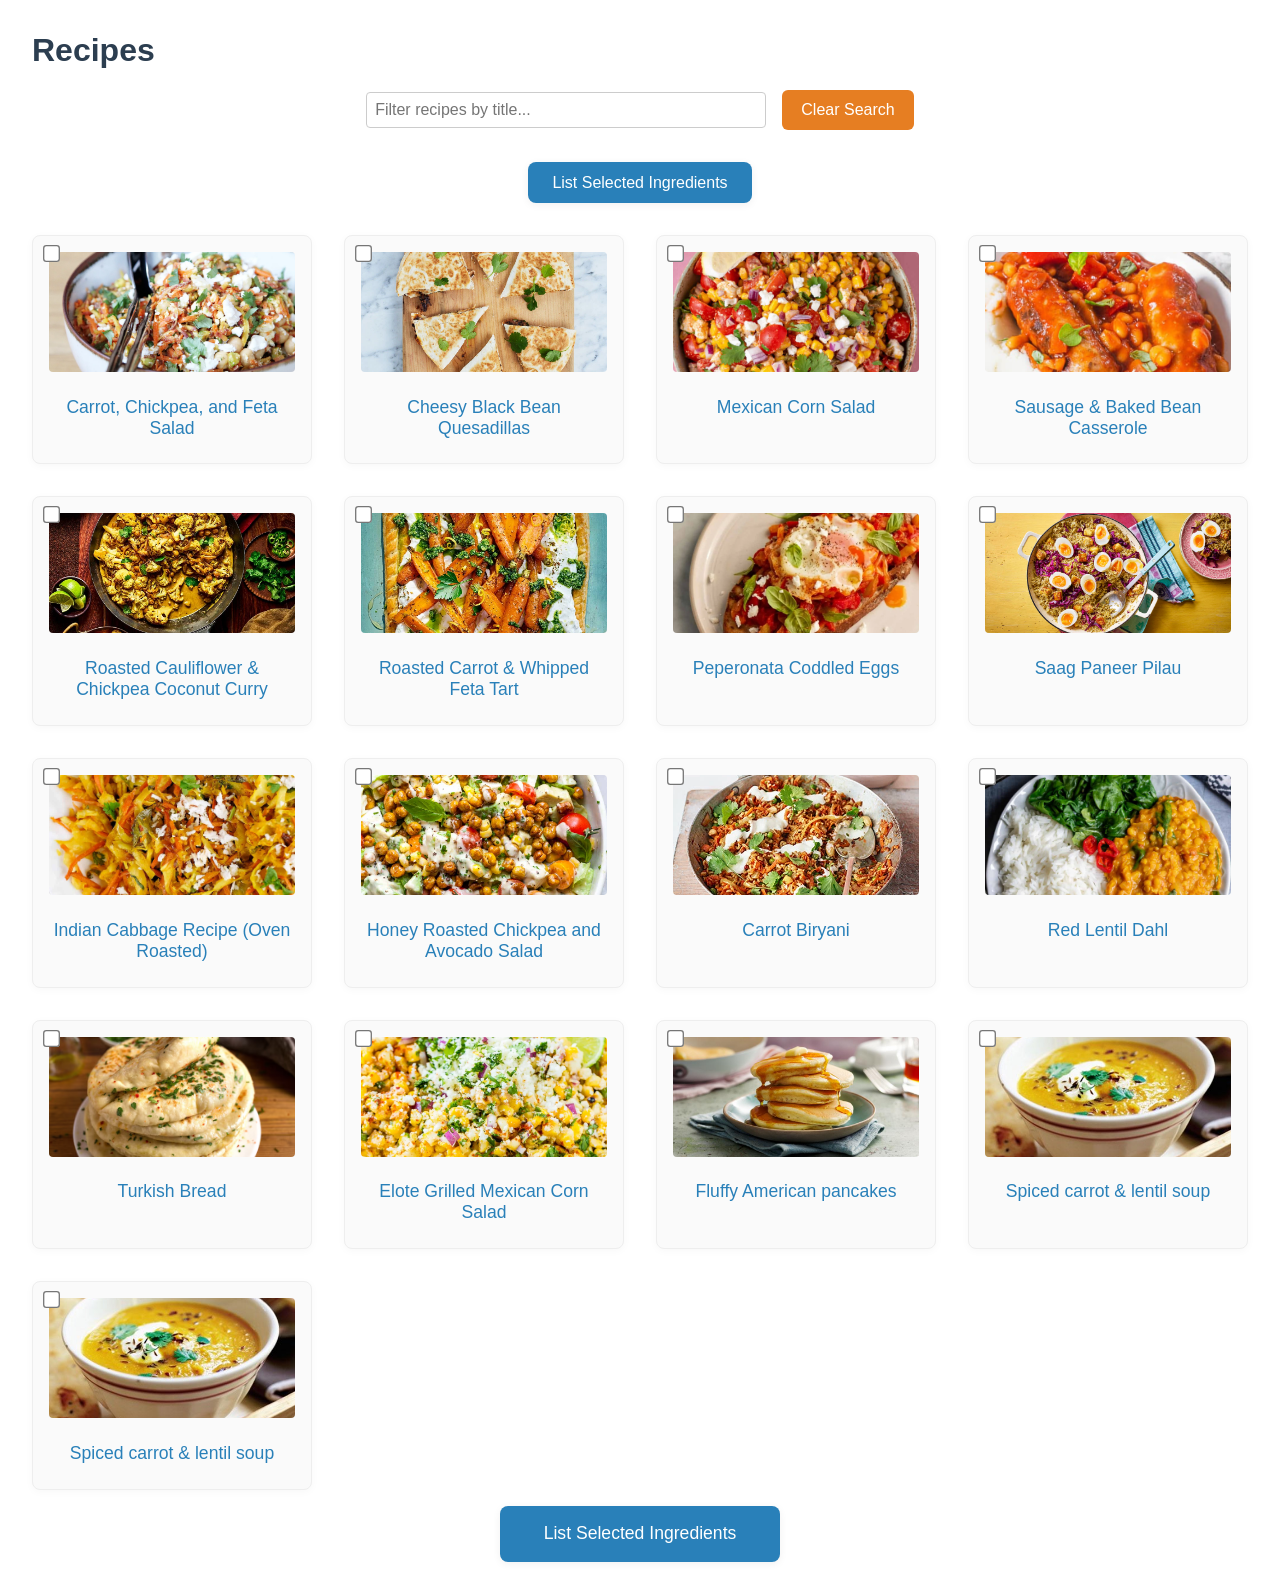
==== public/index.html @ 6f6e28aa "Moved things around and added an admin" ====
<!DOCTYPE html>
<html lang="en">
<head>
  <meta charset="UTF-8">
  <title>Recipes</title>
  <meta name="viewport" content="width=device-width, initial-scale=1">
  <style>
    body { font-family: sans-serif; margin: 2em; }
    h1 { color: #2c3e50; }
    .filter-box {
      margin-bottom: 2em;
      padding: 0.5em;
      font-size: 1em;
      width: 100%;
      max-width: 400px;
      border: 1px solid #ccc;
      border-radius: 4px;
      box-sizing: border-box;
    }
    .grid {
      display: grid;
      grid-template-columns: repeat(auto-fit, minmax(220px, 1fr));
      gap: 2em;
      padding: 0;
      list-style: none;
    }
    .card {
      background: #fafafa;
      border: 1px solid #eee;
      border-radius: 8px;
      padding: 1em;
      text-align: center;
      box-shadow: 0 2px 8px rgba(0,0,0,0.03);
      transition: box-shadow 0.2s;
      display: flex;
      flex-direction: column;
      align-items: center;
      position: relative;
    }
    .card:hover {
      box-shadow: 0 4px 16px rgba(0,0,0,0.08);
    }
    .card img {
      max-width: 100%;
      max-height: 120px;
      margin-bottom: 1em;
      border-radius: 4px;
      object-fit: cover;
      width: 100%;
      height: auto;
    }
    .card-title {
      font-size: 1.1em;
      margin: 0.5em 0;
      color: #2980b9;
      text-decoration: none;
      display: block;
      word-break: break-word;
    }
    .external-link {
      font-size: 0.9em;
      margin-left: 0.5em;
      word-break: break-word;
    }
    .select-recipe {
      position: absolute;
      top: 8px;
      left: 8px;
      transform: scale(1.3);
      z-index: 2;
    }
    .show {
      margin-top: .5em;
      font-size: 1.1em;
      padding: 1em 2.5em;
      background: #2980b9;
      color: #fff;
      border: none;
      border-radius: 8px;
      cursor: pointer;
      box-shadow: 0 2px 8px rgba(0,0,0,0.06);
      transition: background 0.2s;
      display: block;
    }
    .show.top {
      margin: 0;
      font-size: 1em;
      padding: 0.7em 1.5em;
    }
    .show:hover,
    .show.top:hover {
      background: #145a8a;
    }
    #clear-selected {
      display: none;
      height: 2.5em;
      font-size: 1em;
      padding: 0 1.2em;
      background: #e74c3c;
      color: #fff;
      border: none;
      border-radius: 8px;
      cursor: pointer;
      box-shadow: 0 2px 8px rgba(0,0,0,0.06);
      transition: background 0.2s;
      margin: 0;
    }
    #clear-selected:hover {
      background: #c0392b;
    }
    @media (max-width: 600px) {
      body { margin: 1em; }
      .grid { gap: 1em; }
      .card { padding: 0.5em; }
      .card img { max-height: 80px; }
      .select-recipe { top: 4px; left: 4px; }
      .show { font-size: 1.1em; padding: 0.7em 1.2em; }
      .show.top { font-size: 0.9em; padding: 0.5em 1em; }
      #clear-selected { font-size: 0.95em; padding: 0.5em 1em; }
    }
  </style>
</head>
<body>
  <h1>Recipes</h1>
  <div style="display: flex; gap: 1em; align-items: center; justify-content: center; margin-bottom: 2em;">
    <input type="text" id="filter" class="filter-box" placeholder="Filter recipes by title..." style="margin-bottom:0;">
    <button id="clear-search" style="height:2.5em; font-size:1em; padding:0 1.2em; background:#e67e22; color:#fff; border:none; border-radius:6px; cursor:pointer;">Clear Search</button>
  </div>
  <div id="top-actions" style="display: flex; gap: 1em; align-items: center; justify-content: center; margin-bottom: 2em;">
    <button id="show-ingredients-top" class="show top">List Selected Ingredients</button>
    <button id="clear-selected">Clear Selected</button>
  </div>
  <ul id="recipe-list" class="grid"></ul>
  <button id="show-ingredients" class="show" style="display:block; margin-left:auto; margin-right:auto;">List Selected Ingredients</button>
  <script>
    let allRecipes = [];
    let selectedIds = new Set();

    function updateClearButton() {
      const btn = document.getElementById('clear-selected');
      if (selectedIds.size > 0) {
        btn.style.display = 'block';
      } else {
        btn.style.display = 'none';
      }
    }

    function handleCheckboxChange(e) {
      const id = e.target.getAttribute('data-id');
      if (e.target.checked) {
        selectedIds.add(id);
      } else {
        selectedIds.delete(id);
      }
      updateClearButton();
    }

    function renderRecipes(recipes) {
      const list = document.getElementById('recipe-list');
      list.innerHTML = '';
      recipes.forEach(recipe => {
        const li = document.createElement('li');
        li.className = 'card';
        let img = recipe.image ? `<img src="${recipe.image}" alt="${recipe.title}">` : '';
        let link = `<a class="card-title" href="recipe.html?id=${recipe.id}">${recipe.title}</a>`;
        let external = recipe.link ? `<a class="external-link" href="${recipe.link}" target="_blank" title="External link">[source]</a>` : '';
        let checked = selectedIds.has(String(recipe.id)) ? 'checked' : '';
        let checkbox = `<input type="checkbox" class="select-recipe" data-id="${recipe.id}" ${checked}>`;
        li.innerHTML = checkbox + img + link + external;
        list.appendChild(li);
      });

      // Add event listeners to checkboxes
      document.querySelectorAll('.select-recipe').forEach(cb => {
        cb.addEventListener('change', handleCheckboxChange);
      });

      updateClearButton();
    }

    fetch('recipes.json')
      .then(res => res.json())
      .then(recipes => {
        allRecipes = recipes;
        renderRecipes(allRecipes);
      });

    document.getElementById('filter').addEventListener('input', function() {
      const value = this.value.trim().toLowerCase();
      renderRecipes(
        allRecipes.filter(recipe =>
          recipe.title.toLowerCase().includes(value)
        )
      );
    });

    document.getElementById('clear-search').addEventListener('click', function() {
      document.getElementById('filter').value = '';
      renderRecipes(allRecipes);
    });

    function handleShowIngredients() {
      const checked = Array.from(selectedIds);
      if (checked.length === 0) {
        alert('Please select at least one recipe.');
        return;
      }
      window.location.href = 'ingredients.html?ids=' + checked.join(',');
    }

    document.getElementById('show-ingredients').addEventListener('click', handleShowIngredients);
    document.getElementById('show-ingredients-top').addEventListener('click', handleShowIngredients);

    document.getElementById('clear-selected').addEventListener('click', function() {
      selectedIds.clear();
      renderRecipes(allRecipes);
    });
  </script>
</body>
</html>
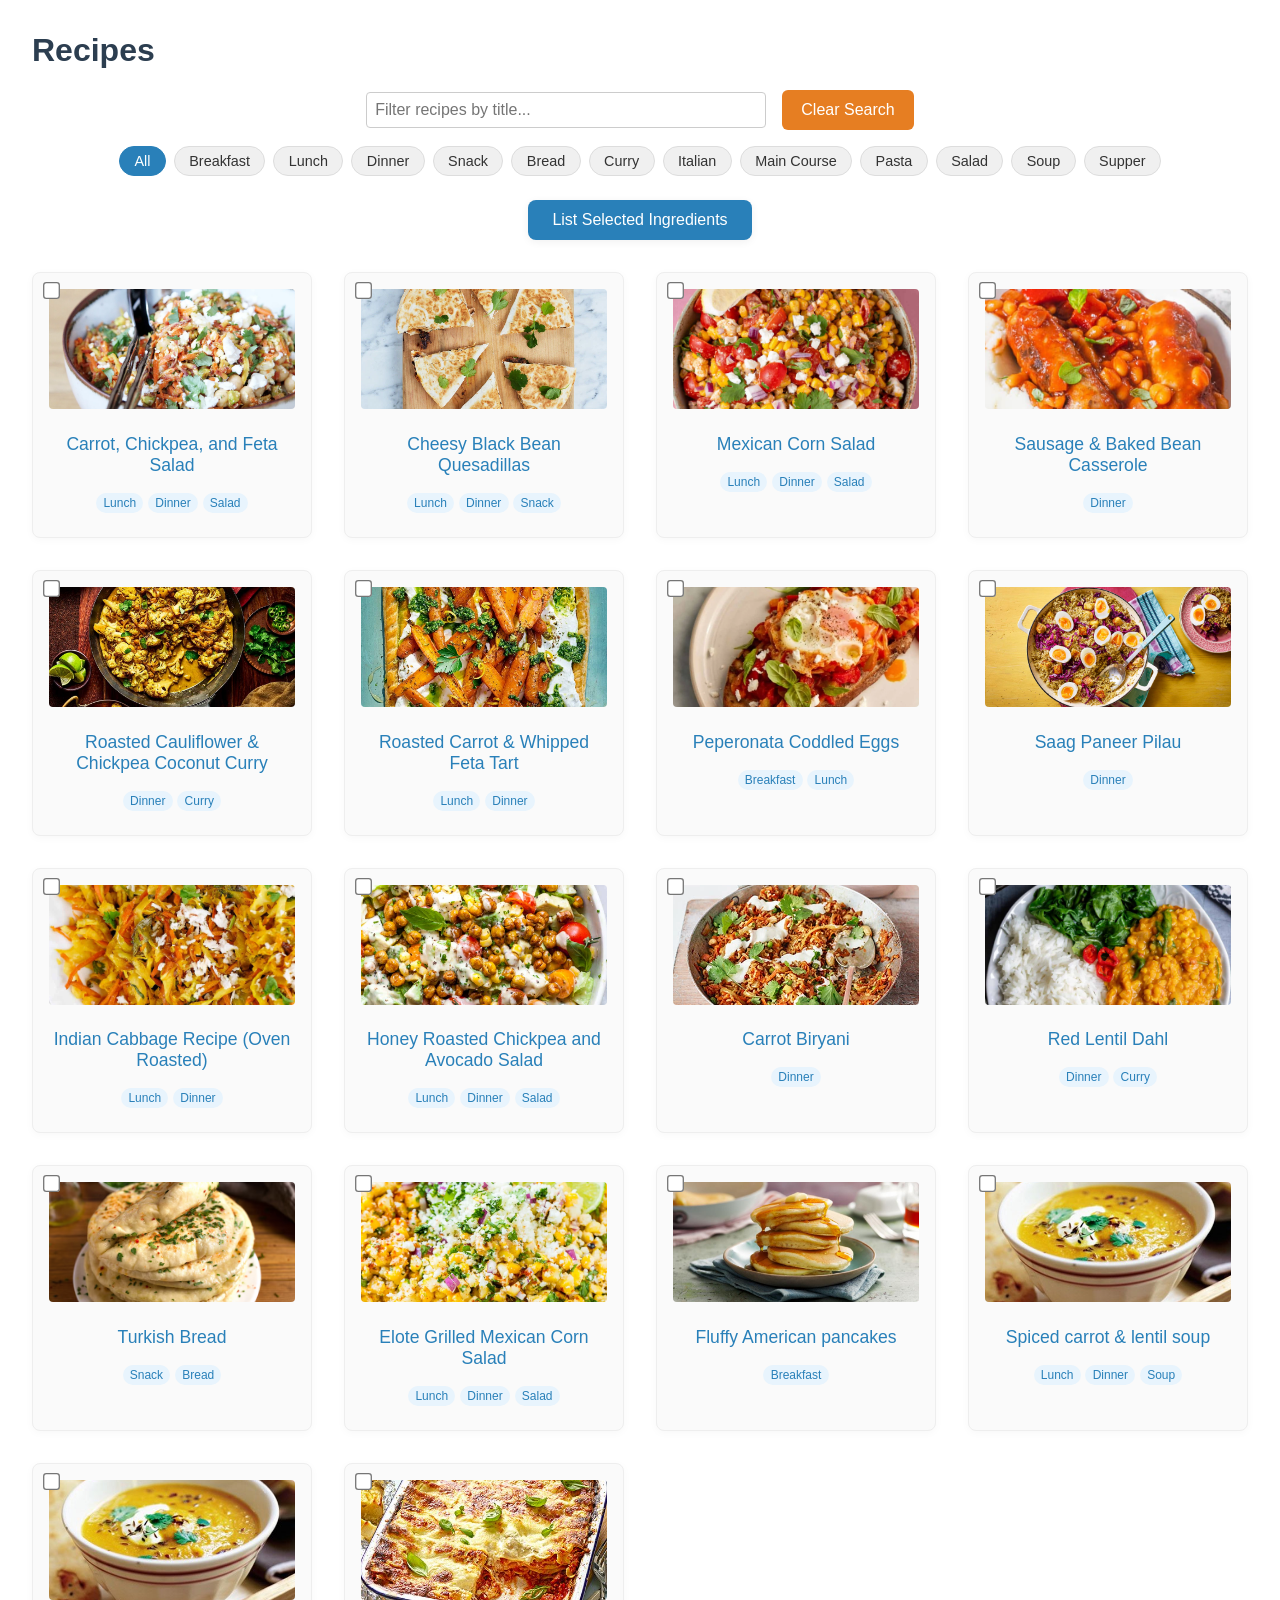
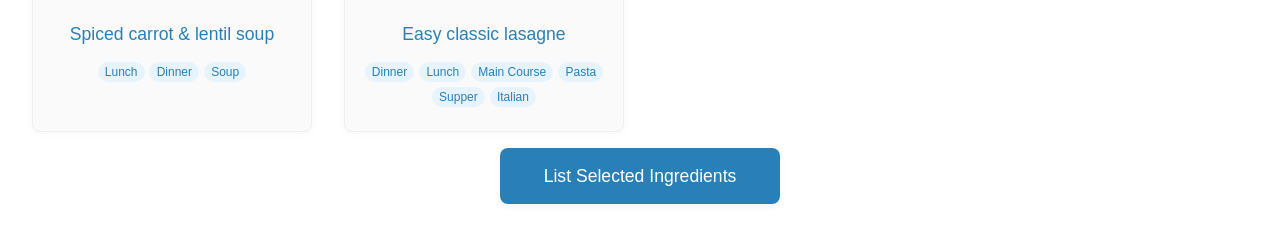
==== commit f16ad538: "feat: implement tag-based filtering and add support for recipe tags in UI and data models" ====
--- a/public/index.html
+++ b/public/index.html
@@ -108,6 +108,48 @@
     #clear-selected:hover {
       background: #c0392b;
     }
+    .tag-filters {
+      display: flex;
+      gap: 0.5em;
+      justify-content: center;
+      flex-wrap: wrap;
+      margin-bottom: 1.5em;
+    }
+    .tag-pill {
+      padding: 0.4em 1em;
+      font-size: 0.9em;
+      border-radius: 20px;
+      background: #f0f0f0;
+      color: #333;
+      border: 1px solid #ddd;
+      cursor: pointer;
+      transition: all 0.2s;
+      text-transform: capitalize;
+    }
+    .tag-pill:hover {
+      background: #e5e5e5;
+    }
+    .tag-pill.active {
+      background: #2980b9;
+      color: #fff;
+      border-color: #2980b9;
+    }
+    .card-tags {
+      display: flex;
+      gap: 0.3em;
+      flex-wrap: wrap;
+      justify-content: center;
+      margin: 0.5em 0;
+    }
+    .card-tag {
+      background: #e8f4fd;
+      color: #2980b9;
+      font-size: 0.75rem;
+      padding: 0.25em 0.6em;
+      border-radius: 12px;
+      text-transform: capitalize;
+      font-weight: 500;
+    }
     @media (max-width: 600px) {
       body { margin: 1em; }
       .grid { gap: 1em; }
@@ -122,10 +164,13 @@
 </head>
 <body>
   <h1>Recipes</h1>
-  <div style="display: flex; gap: 1em; align-items: center; justify-content: center; margin-bottom: 2em;">
+  <div style="display: flex; gap: 1em; align-items: center; justify-content: center; margin-bottom: 1em;">
     <input type="text" id="filter" class="filter-box" placeholder="Filter recipes by title..." style="margin-bottom:0;">
     <button id="clear-search" style="height:2.5em; font-size:1em; padding:0 1.2em; background:#e67e22; color:#fff; border:none; border-radius:6px; cursor:pointer;">Clear Search</button>
   </div>
+
+  <div id="tag-filters" class="tag-filters"></div>
+
   <div id="top-actions" style="display: flex; gap: 1em; align-items: center; justify-content: center; margin-bottom: 2em;">
     <button id="show-ingredients-top" class="show top">List Selected Ingredients</button>
     <button id="clear-selected">Clear Selected</button>
@@ -135,6 +180,7 @@
   <script>
     let allRecipes = [];
     let selectedIds = new Set();
+    let activeTag = 'all';
 
     function updateClearButton() {
       const btn = document.getElementById('clear-selected');
@@ -164,9 +210,17 @@
         let img = recipe.image ? `<img src="${recipe.image}" alt="${recipe.title}">` : '';
         let link = `<a class="card-title" href="recipe.html?id=${recipe.id}">${recipe.title}</a>`;
         let external = recipe.link ? `<a class="external-link" href="${recipe.link}" target="_blank" title="External link">[source]</a>` : '';
+        
+        let tagsHtml = '';
+        if (Array.isArray(recipe.tags) && recipe.tags.length > 0) {
+          tagsHtml = `<div class="card-tags">` + 
+            recipe.tags.map(t => `<span class="card-tag">${t}</span>`).join('') +
+            `</div>`;
+        }
+
         let checked = selectedIds.has(String(recipe.id)) ? 'checked' : '';
         let checkbox = `<input type="checkbox" class="select-recipe" data-id="${recipe.id}" ${checked}>`;
-        li.innerHTML = checkbox + img + link + external;
+        li.innerHTML = checkbox + img + link + tagsHtml + external;
         list.appendChild(li);
       });
 
@@ -176,27 +230,64 @@
       });
 
       updateClearButton();
+    }
+
+    function renderTagFilters() {
+      const tagFiltersContainer = document.getElementById('tag-filters');
+      if (!tagFiltersContainer) return;
+
+      const allTagsSet = new Set();
+      allRecipes.forEach(recipe => {
+        if (Array.isArray(recipe.tags)) {
+          recipe.tags.forEach(t => {
+            if (t.trim()) allTagsSet.add(t.trim().toLowerCase());
+          });
+        }
+      });
+
+      const standardTags = ['breakfast', 'lunch', 'dinner', 'snack'];
+      const extraTags = Array.from(allTagsSet).filter(t => !standardTags.includes(t)).sort();
+      const tagsList = ['all', ...standardTags.filter(t => allTagsSet.has(t)), ...extraTags];
+
+      tagFiltersContainer.innerHTML = '';
+      tagsList.forEach(tag => {
+        const button = document.createElement('button');
+        button.className = 'tag-pill' + (activeTag === tag ? ' active' : '');
+        button.textContent = tag === 'all' ? 'All' : tag;
+        button.addEventListener('click', () => {
+          activeTag = tag;
+          document.querySelectorAll('.tag-pill').forEach(btn => btn.classList.remove('active'));
+          button.classList.add('active');
+          filterAndRender();
+        });
+        tagFiltersContainer.appendChild(button);
+      });
+    }
+
+    function filterAndRender() {
+      const value = document.getElementById('filter').value.trim().toLowerCase();
+      const filtered = allRecipes.filter(recipe => {
+        const matchesQuery = recipe.title.toLowerCase().includes(value);
+        const matchesTag = activeTag === 'all' || 
+          (Array.isArray(recipe.tags) && recipe.tags.some(t => t.toLowerCase() === activeTag));
+        return matchesQuery && matchesTag;
+      });
+      renderRecipes(filtered);
     }
 
     fetch('recipes.json')
       .then(res => res.json())
       .then(recipes => {
         allRecipes = recipes;
-        renderRecipes(allRecipes);
-      });
-
-    document.getElementById('filter').addEventListener('input', function() {
-      const value = this.value.trim().toLowerCase();
-      renderRecipes(
-        allRecipes.filter(recipe =>
-          recipe.title.toLowerCase().includes(value)
-        )
-      );
-    });
+        renderTagFilters();
+        filterAndRender();
+      });
+
+    document.getElementById('filter').addEventListener('input', filterAndRender);
 
     document.getElementById('clear-search').addEventListener('click', function() {
       document.getElementById('filter').value = '';
-      renderRecipes(allRecipes);
+      filterAndRender();
     });
 
     function handleShowIngredients() {
@@ -213,7 +304,7 @@
 
     document.getElementById('clear-selected').addEventListener('click', function() {
       selectedIds.clear();
-      renderRecipes(allRecipes);
+      filterAndRender();
     });
   </script>
 </body>
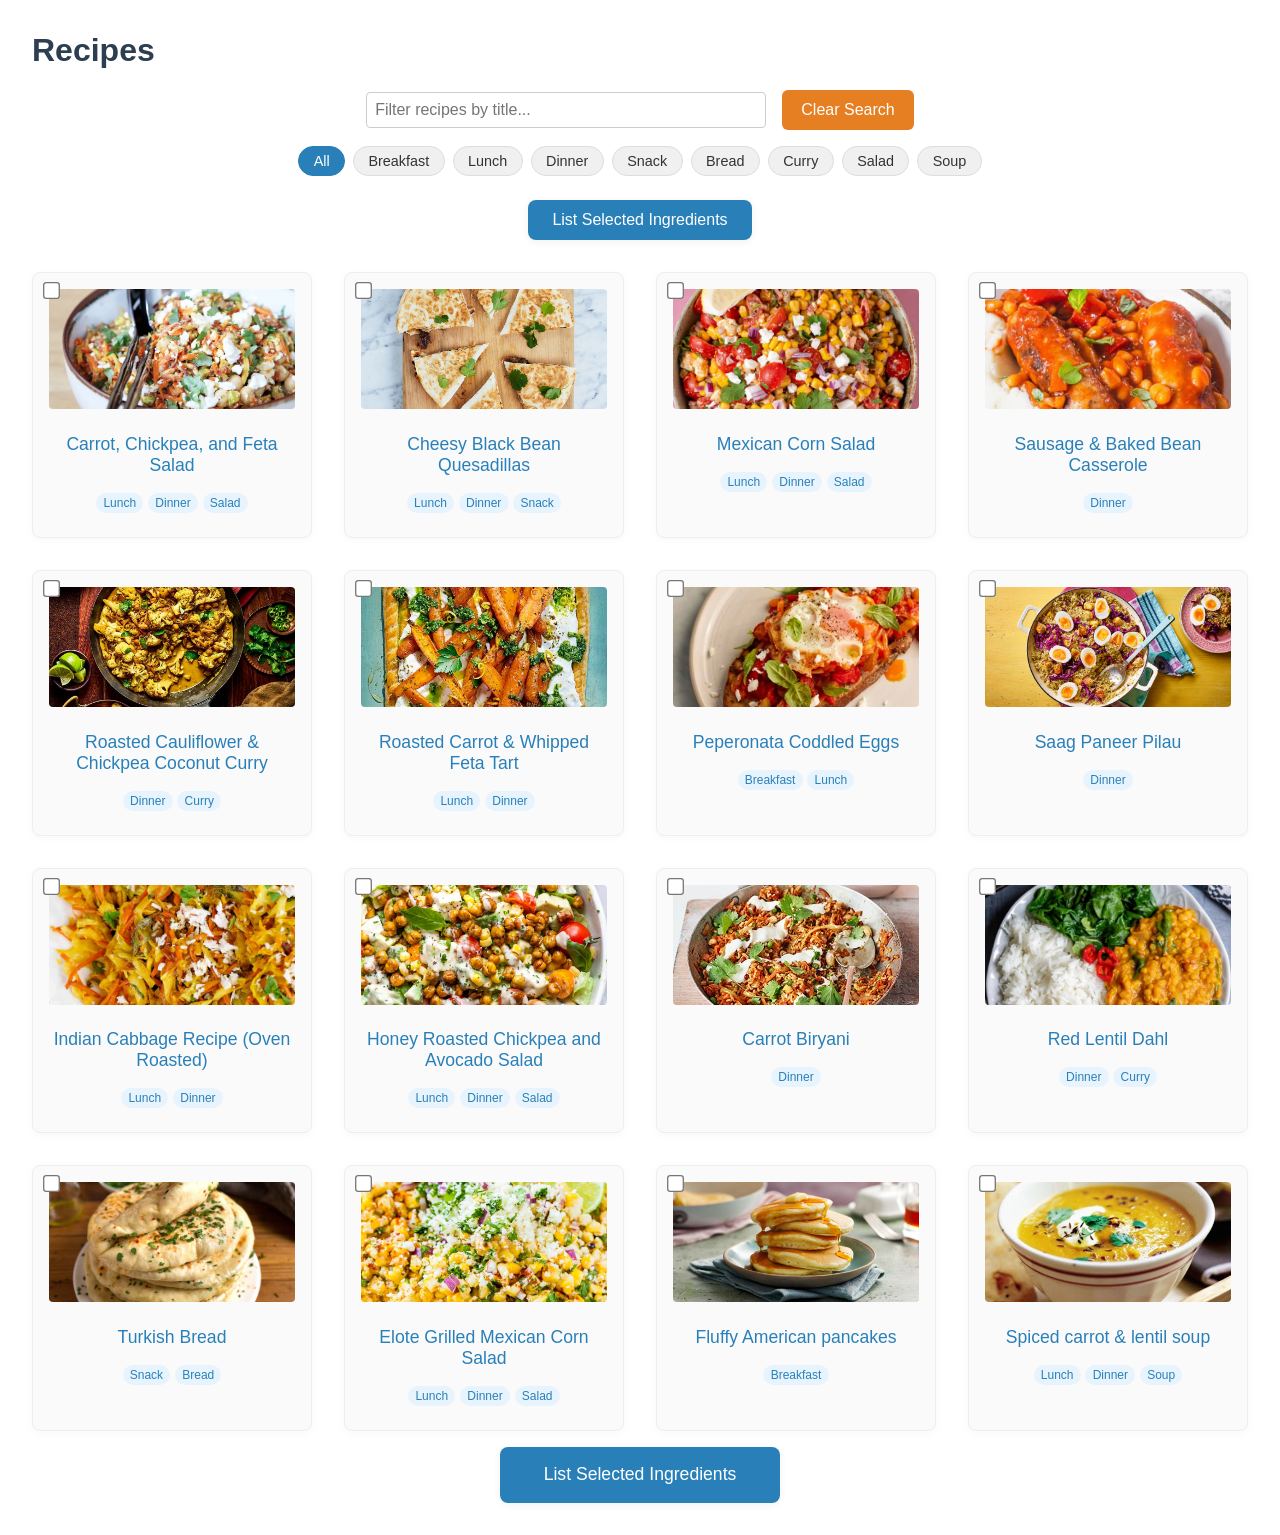
==== commit a0f7a1d4: "Multiple tags can now be selcted" ====
--- a/public/index.html
+++ b/public/index.html
@@ -180,7 +180,7 @@
   <script>
     let allRecipes = [];
     let selectedIds = new Set();
-    let activeTag = 'all';
+    let activeTags = new Set();
 
     function updateClearButton() {
       const btn = document.getElementById('clear-selected');
@@ -252,12 +252,20 @@
       tagFiltersContainer.innerHTML = '';
       tagsList.forEach(tag => {
         const button = document.createElement('button');
-        button.className = 'tag-pill' + (activeTag === tag ? ' active' : '');
+        const isActive = (tag === 'all' && activeTags.size === 0) || (tag !== 'all' && activeTags.has(tag));
+        button.className = 'tag-pill' + (isActive ? ' active' : '');
         button.textContent = tag === 'all' ? 'All' : tag;
         button.addEventListener('click', () => {
-          activeTag = tag;
-          document.querySelectorAll('.tag-pill').forEach(btn => btn.classList.remove('active'));
-          button.classList.add('active');
+          if (tag === 'all') {
+            activeTags.clear();
+          } else {
+            if (activeTags.has(tag)) {
+              activeTags.delete(tag);
+            } else {
+              activeTags.add(tag);
+            }
+          }
+          renderTagFilters();
           filterAndRender();
         });
         tagFiltersContainer.appendChild(button);
@@ -268,8 +276,8 @@
       const value = document.getElementById('filter').value.trim().toLowerCase();
       const filtered = allRecipes.filter(recipe => {
         const matchesQuery = recipe.title.toLowerCase().includes(value);
-        const matchesTag = activeTag === 'all' || 
-          (Array.isArray(recipe.tags) && recipe.tags.some(t => t.toLowerCase() === activeTag));
+        const matchesTag = activeTags.size === 0 || 
+          (Array.isArray(recipe.tags) && [...activeTags].every(t => recipe.tags.some(rt => rt.toLowerCase() === t)));
         return matchesQuery && matchesTag;
       });
       renderRecipes(filtered);
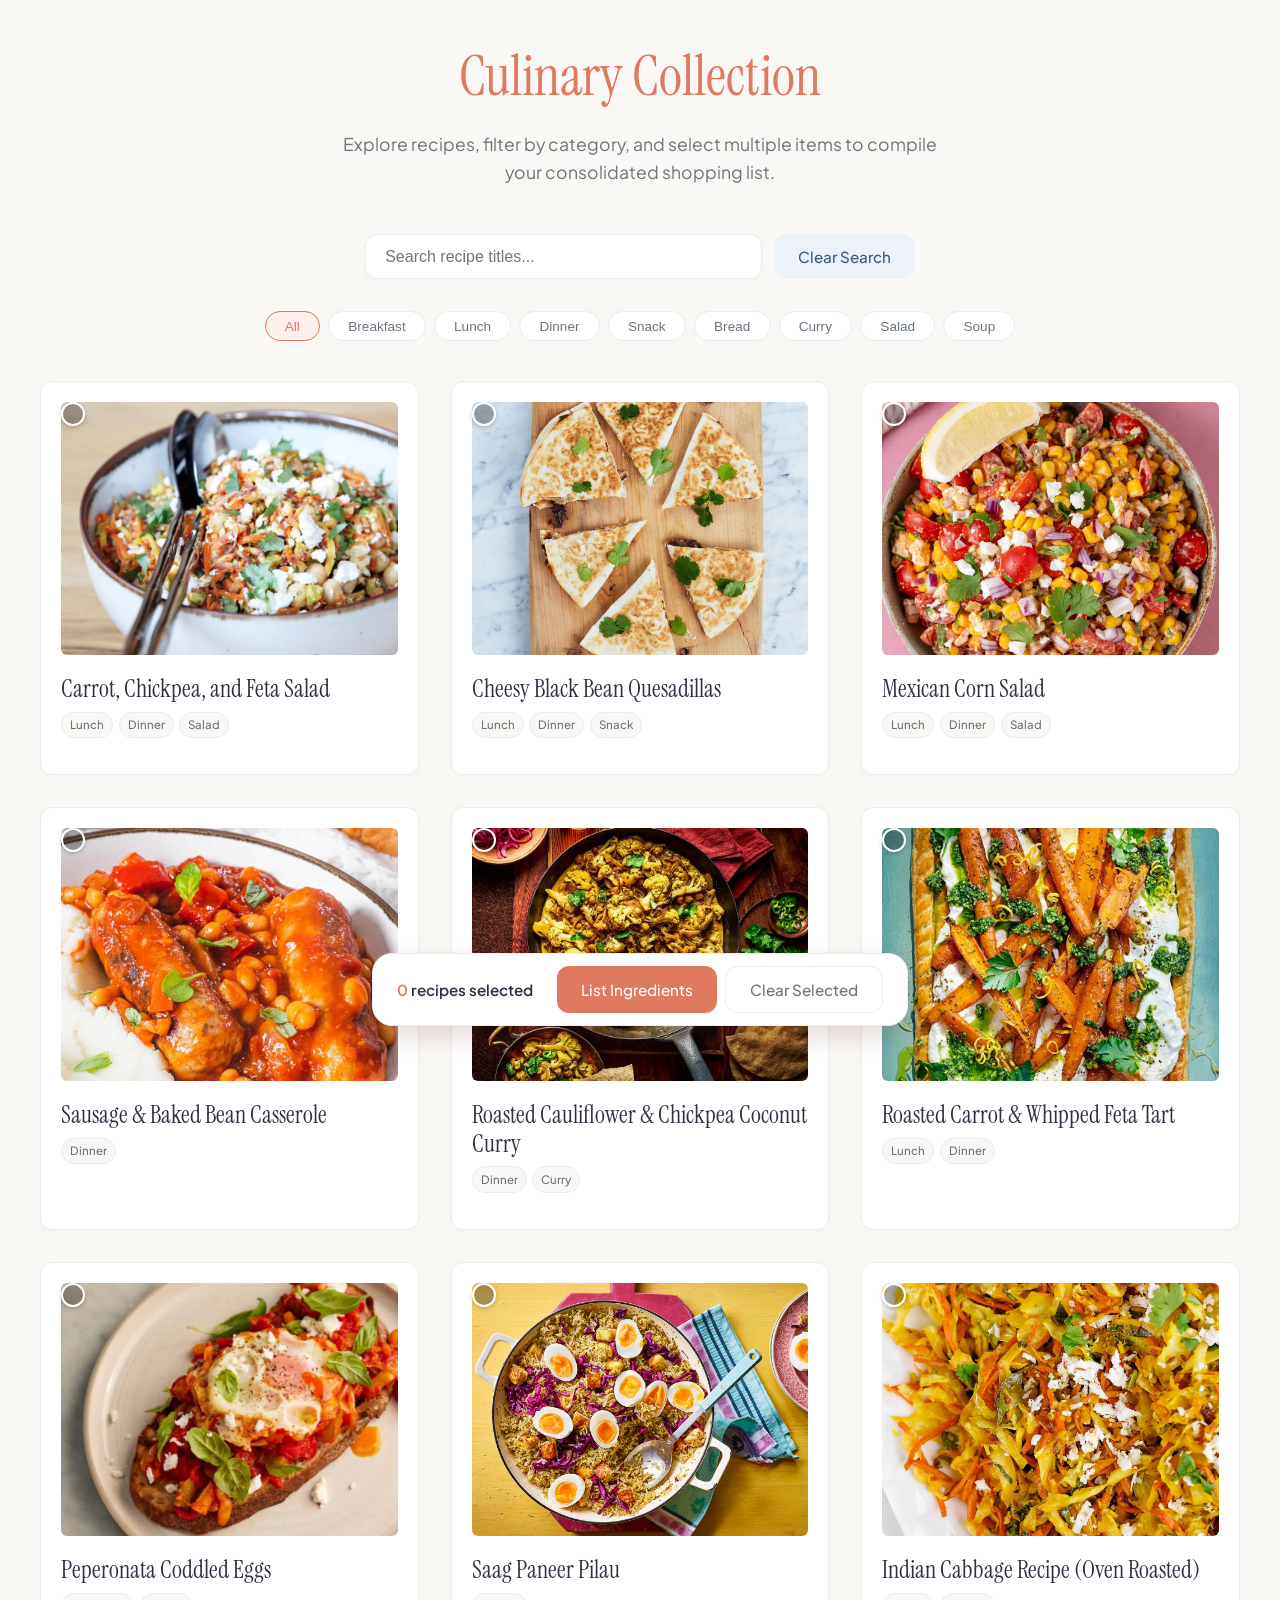
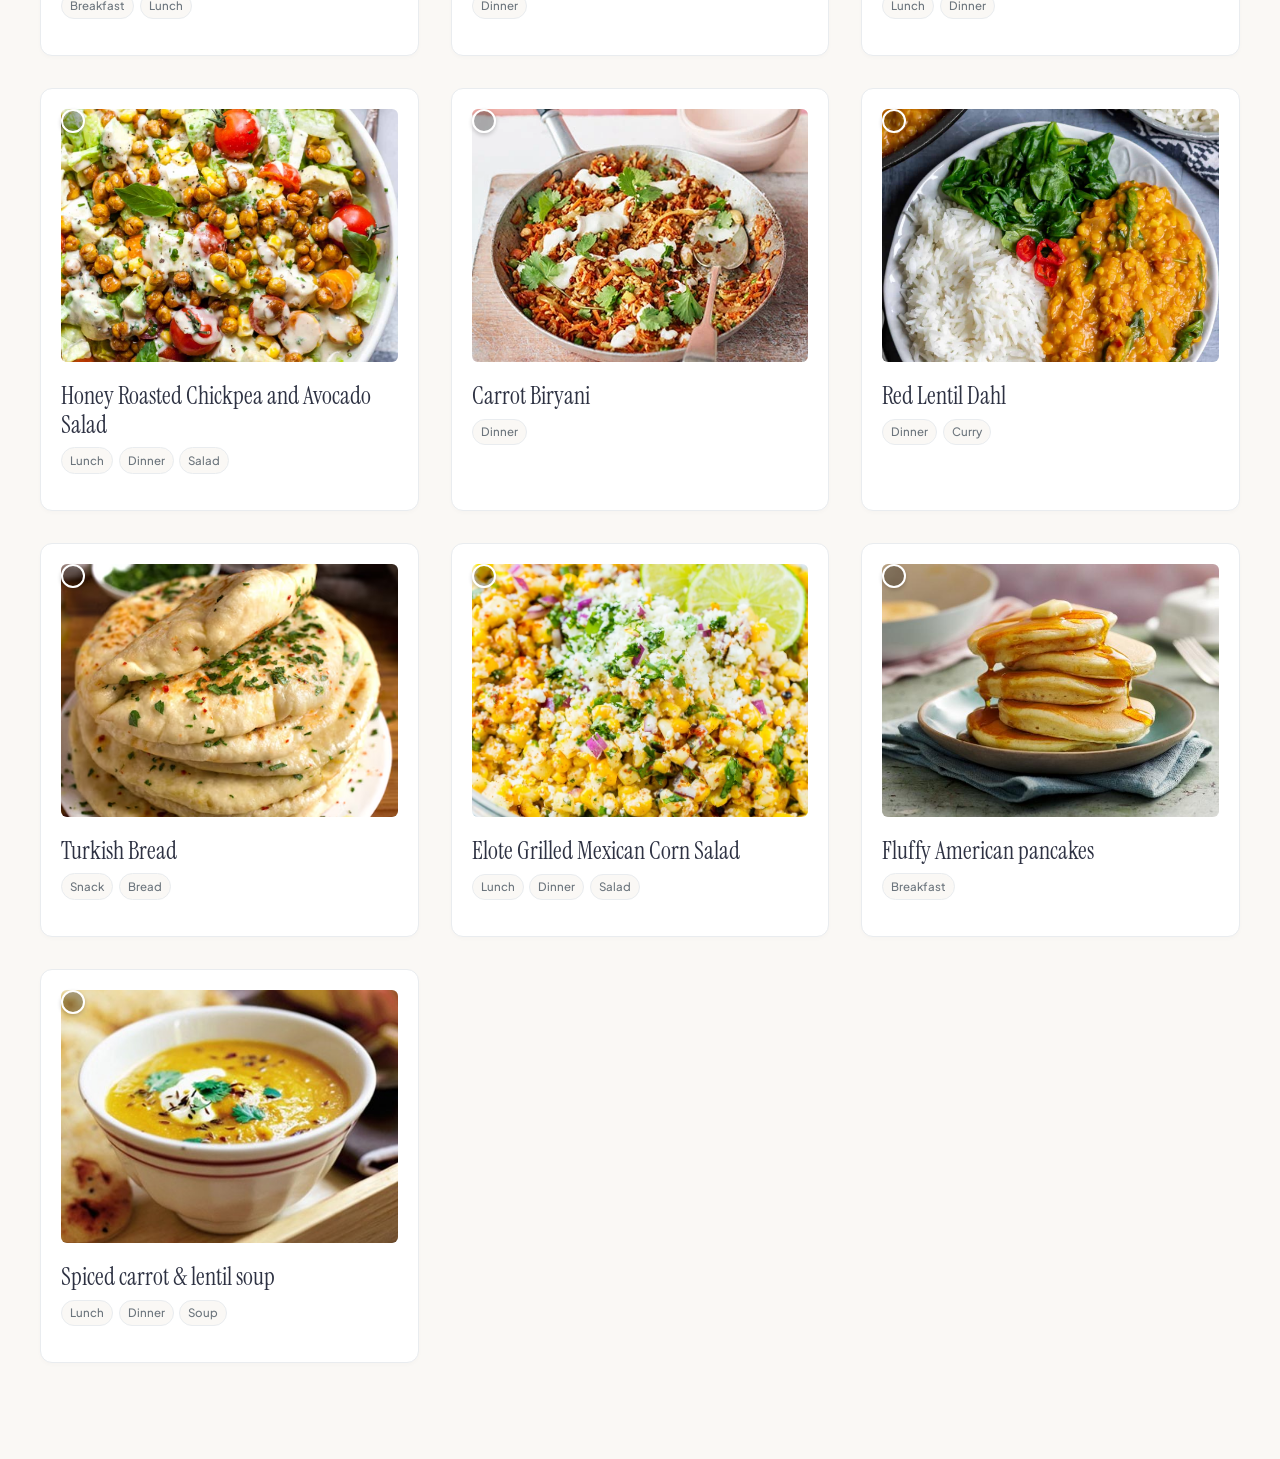
==== commit a78ced42: "Updated the UI" ====
--- a/public/index.html
+++ b/public/index.html
@@ -2,192 +2,52 @@
 <html lang="en">
 <head>
   <meta charset="UTF-8">
-  <title>Recipes</title>
+  <title>Culinary Recipes Collection</title>
   <meta name="viewport" content="width=device-width, initial-scale=1">
-  <style>
-    body { font-family: sans-serif; margin: 2em; }
-    h1 { color: #2c3e50; }
-    .filter-box {
-      margin-bottom: 2em;
-      padding: 0.5em;
-      font-size: 1em;
-      width: 100%;
-      max-width: 400px;
-      border: 1px solid #ccc;
-      border-radius: 4px;
-      box-sizing: border-box;
-    }
-    .grid {
-      display: grid;
-      grid-template-columns: repeat(auto-fit, minmax(220px, 1fr));
-      gap: 2em;
-      padding: 0;
-      list-style: none;
-    }
-    .card {
-      background: #fafafa;
-      border: 1px solid #eee;
-      border-radius: 8px;
-      padding: 1em;
-      text-align: center;
-      box-shadow: 0 2px 8px rgba(0,0,0,0.03);
-      transition: box-shadow 0.2s;
-      display: flex;
-      flex-direction: column;
-      align-items: center;
-      position: relative;
-    }
-    .card:hover {
-      box-shadow: 0 4px 16px rgba(0,0,0,0.08);
-    }
-    .card img {
-      max-width: 100%;
-      max-height: 120px;
-      margin-bottom: 1em;
-      border-radius: 4px;
-      object-fit: cover;
-      width: 100%;
-      height: auto;
-    }
-    .card-title {
-      font-size: 1.1em;
-      margin: 0.5em 0;
-      color: #2980b9;
-      text-decoration: none;
-      display: block;
-      word-break: break-word;
-    }
-    .external-link {
-      font-size: 0.9em;
-      margin-left: 0.5em;
-      word-break: break-word;
-    }
-    .select-recipe {
-      position: absolute;
-      top: 8px;
-      left: 8px;
-      transform: scale(1.3);
-      z-index: 2;
-    }
-    .show {
-      margin-top: .5em;
-      font-size: 1.1em;
-      padding: 1em 2.5em;
-      background: #2980b9;
-      color: #fff;
-      border: none;
-      border-radius: 8px;
-      cursor: pointer;
-      box-shadow: 0 2px 8px rgba(0,0,0,0.06);
-      transition: background 0.2s;
-      display: block;
-    }
-    .show.top {
-      margin: 0;
-      font-size: 1em;
-      padding: 0.7em 1.5em;
-    }
-    .show:hover,
-    .show.top:hover {
-      background: #145a8a;
-    }
-    #clear-selected {
-      display: none;
-      height: 2.5em;
-      font-size: 1em;
-      padding: 0 1.2em;
-      background: #e74c3c;
-      color: #fff;
-      border: none;
-      border-radius: 8px;
-      cursor: pointer;
-      box-shadow: 0 2px 8px rgba(0,0,0,0.06);
-      transition: background 0.2s;
-      margin: 0;
-    }
-    #clear-selected:hover {
-      background: #c0392b;
-    }
-    .tag-filters {
-      display: flex;
-      gap: 0.5em;
-      justify-content: center;
-      flex-wrap: wrap;
-      margin-bottom: 1.5em;
-    }
-    .tag-pill {
-      padding: 0.4em 1em;
-      font-size: 0.9em;
-      border-radius: 20px;
-      background: #f0f0f0;
-      color: #333;
-      border: 1px solid #ddd;
-      cursor: pointer;
-      transition: all 0.2s;
-      text-transform: capitalize;
-    }
-    .tag-pill:hover {
-      background: #e5e5e5;
-    }
-    .tag-pill.active {
-      background: #2980b9;
-      color: #fff;
-      border-color: #2980b9;
-    }
-    .card-tags {
-      display: flex;
-      gap: 0.3em;
-      flex-wrap: wrap;
-      justify-content: center;
-      margin: 0.5em 0;
-    }
-    .card-tag {
-      background: #e8f4fd;
-      color: #2980b9;
-      font-size: 0.75rem;
-      padding: 0.25em 0.6em;
-      border-radius: 12px;
-      text-transform: capitalize;
-      font-weight: 500;
-    }
-    @media (max-width: 600px) {
-      body { margin: 1em; }
-      .grid { gap: 1em; }
-      .card { padding: 0.5em; }
-      .card img { max-height: 80px; }
-      .select-recipe { top: 4px; left: 4px; }
-      .show { font-size: 1.1em; padding: 0.7em 1.2em; }
-      .show.top { font-size: 0.9em; padding: 0.5em 1em; }
-      #clear-selected { font-size: 0.95em; padding: 0.5em 1em; }
-    }
-  </style>
+  <meta name="description" content="Browse, search, and combine ingredients from our curated list of recipes.">
+  <link rel="stylesheet" href="styles.css">
 </head>
 <body>
-  <h1>Recipes</h1>
-  <div style="display: flex; gap: 1em; align-items: center; justify-content: center; margin-bottom: 1em;">
-    <input type="text" id="filter" class="filter-box" placeholder="Filter recipes by title..." style="margin-bottom:0;">
-    <button id="clear-search" style="height:2.5em; font-size:1em; padding:0 1.2em; background:#e67e22; color:#fff; border:none; border-radius:6px; cursor:pointer;">Clear Search</button>
+  <div class="container">
+    <header class="hero">
+      <h1>Culinary Collection</h1>
+      <p>Explore recipes, filter by category, and select multiple items to compile your consolidated shopping list.</p>
+    </header>
+
+    <div class="search-container">
+      <input type="text" id="filter" class="filter-box" placeholder="Search recipe titles...">
+      <button id="clear-search" class="btn btn-secondary">Clear Search</button>
+    </div>
+
+    <div id="tag-filters" class="tag-filters"></div>
+
+    <ul id="recipe-list" class="grid"></ul>
   </div>
 
-  <div id="tag-filters" class="tag-filters"></div>
+  <!-- Floating Selection Drawer -->
+  <div id="floating-drawer" class="floating-drawer">
+    <div class="drawer-info">
+      <span id="selected-count">0</span> recipes selected
+    </div>
+    <div class="drawer-actions">
+      <button id="show-ingredients" class="btn btn-primary">List Ingredients</button>
+      <button id="clear-selected" class="btn btn-outline">Clear Selected</button>
+    </div>
+  </div>
 
-  <div id="top-actions" style="display: flex; gap: 1em; align-items: center; justify-content: center; margin-bottom: 2em;">
-    <button id="show-ingredients-top" class="show top">List Selected Ingredients</button>
-    <button id="clear-selected">Clear Selected</button>
-  </div>
-  <ul id="recipe-list" class="grid"></ul>
-  <button id="show-ingredients" class="show" style="display:block; margin-left:auto; margin-right:auto;">List Selected Ingredients</button>
   <script>
     let allRecipes = [];
     let selectedIds = new Set();
     let activeTags = new Set();
 
     function updateClearButton() {
-      const btn = document.getElementById('clear-selected');
+      const drawer = document.getElementById('floating-drawer');
+      const countSpan = document.getElementById('selected-count');
       if (selectedIds.size > 0) {
-        btn.style.display = 'block';
+        countSpan.textContent = selectedIds.size;
+        drawer.classList.add('active');
       } else {
-        btn.style.display = 'none';
+        drawer.classList.remove('active');
       }
     }
 
@@ -207,9 +67,9 @@
       recipes.forEach(recipe => {
         const li = document.createElement('li');
         li.className = 'card';
-        let img = recipe.image ? `<img src="${recipe.image}" alt="${recipe.title}">` : '';
+        let img = recipe.image ? `<img src="${recipe.image}" alt="${recipe.title}" loading="lazy">` : '';
         let link = `<a class="card-title" href="recipe.html?id=${recipe.id}">${recipe.title}</a>`;
-        let external = recipe.link ? `<a class="external-link" href="${recipe.link}" target="_blank" title="External link">[source]</a>` : '';
+        let external = recipe.link ? `<a class="external-link" href="${recipe.link}" target="_blank" title="External link">🔗 recipe source</a>` : '';
         
         let tagsHtml = '';
         if (Array.isArray(recipe.tags) && recipe.tags.length > 0) {
@@ -219,7 +79,10 @@
         }
 
         let checked = selectedIds.has(String(recipe.id)) ? 'checked' : '';
-        let checkbox = `<input type="checkbox" class="select-recipe" data-id="${recipe.id}" ${checked}>`;
+        let checkbox = `
+          <div class="select-recipe-container">
+            <input type="checkbox" class="select-recipe" data-id="${recipe.id}" ${checked} aria-label="Select recipe">
+          </div>`;
         li.innerHTML = checkbox + img + link + tagsHtml + external;
         list.appendChild(li);
       });
@@ -277,7 +140,7 @@
       const filtered = allRecipes.filter(recipe => {
         const matchesQuery = recipe.title.toLowerCase().includes(value);
         const matchesTag = activeTags.size === 0 || 
-          (Array.isArray(recipe.tags) && [...activeTags].every(t => recipe.tags.some(rt => rt.toLowerCase() === t)));
+          (Array.isArray(recipe.tags) && [...activeTags].some(t => recipe.tags.some(rt => rt.toLowerCase() === t)));
         return matchesQuery && matchesTag;
       });
       renderRecipes(filtered);
@@ -308,11 +171,12 @@
     }
 
     document.getElementById('show-ingredients').addEventListener('click', handleShowIngredients);
-    document.getElementById('show-ingredients-top').addEventListener('click', handleShowIngredients);
 
     document.getElementById('clear-selected').addEventListener('click', function() {
       selectedIds.clear();
-      filterAndRender();
+      // Uncheck all boxes in UI
+      document.querySelectorAll('.select-recipe').forEach(cb => cb.checked = false);
+      updateClearButton();
     });
   </script>
 </body>
--- a/public/styles.css
+++ b/public/styles.css
@@ -0,0 +1,640 @@
+@import url('https://fonts.googleapis.com/css2?family=Instrument+Serif:ital@0;1&family=Plus+Jakarta+Sans:wght@300;400;500;600;700&display=swap');
+
+:root {
+  --font-sans: 'Plus Jakarta Sans', system-ui, -apple-system, sans-serif;
+  --font-serif: 'Instrument Serif', Georgia, serif;
+  
+  --bg-color: #faf8f5;
+  --bg-card: #ffffff;
+  --text-primary: #2d3142;
+  --text-secondary: #6c757d;
+  --border-color: #e9ecef;
+  
+  --primary: #e07a5f;      /* Terracotta */
+  --primary-hover: #c8654b;
+  --primary-light: #fdf0ed;
+  
+  --accent: #3d5a80;       /* Slate Blue */
+  --accent-hover: #2e4360;
+  --accent-light: #edf2f8;
+  
+  --shadow-sm: 0 2px 4px rgba(0,0,0,0.02);
+  --shadow-md: 0 4px 12px rgba(0,0,0,0.05);
+  --shadow-lg: 0 12px 24px rgba(224, 122, 95, 0.1);
+  --shadow-card-hover: 0 20px 32px rgba(0,0,0,0.08);
+  
+  --radius-sm: 6px;
+  --radius-md: 12px;
+  --radius-lg: 20px;
+  --radius-full: 9999px;
+  
+  --transition: all 0.3s cubic-bezier(0.25, 0.8, 0.25, 1);
+}
+
+@media (prefers-color-scheme: dark) {
+  :root {
+    --bg-color: #121214;
+    --bg-card: #1b1b1f;
+    --text-primary: #f4f4f9;
+    --text-secondary: #a0a5b5;
+    --border-color: #2a2a32;
+    --primary-light: #3a231d;
+    --accent-light: #1b2838;
+    --shadow-sm: 0 2px 4px rgba(0,0,0,0.2);
+    --shadow-md: 0 4px 12px rgba(0,0,0,0.3);
+    --shadow-lg: 0 12px 24px rgba(0,0,0,0.4);
+    --shadow-card-hover: 0 20px 32px rgba(0,0,0,0.5);
+  }
+}
+
+* {
+  box-sizing: border-box;
+  margin: 0;
+  padding: 0;
+}
+
+body {
+  font-family: var(--font-sans);
+  background-color: var(--bg-color);
+  color: var(--text-primary);
+  line-height: 1.6;
+  padding: 2rem 1.5rem;
+  transition: background-color 0.3s ease, color 0.3s ease;
+}
+
+.container {
+  max-width: 1200px;
+  margin: 0 auto;
+}
+
+/* Typography */
+h1 {
+  font-family: var(--font-serif);
+  font-size: 3.5rem;
+  font-weight: 400;
+  color: var(--primary);
+  text-align: center;
+  margin-bottom: 0.5rem;
+}
+
+h2 {
+  font-family: var(--font-serif);
+  font-size: 2.2rem;
+  font-weight: 400;
+  margin: 2rem 0 1rem 0;
+  border-bottom: 1px solid var(--border-color);
+  padding-bottom: 0.5rem;
+}
+
+h3 {
+  font-size: 1.1rem;
+  text-transform: uppercase;
+  letter-spacing: 0.05em;
+  color: var(--accent);
+  margin: 1.5rem 0 0.75rem 0;
+  font-weight: 600;
+}
+
+a {
+  color: var(--accent);
+  text-decoration: none;
+  transition: var(--transition);
+}
+
+a:hover {
+  color: var(--accent-hover);
+}
+
+/* Hero Section */
+.hero {
+  text-align: center;
+  margin-bottom: 3rem;
+}
+
+.hero p {
+  color: var(--text-secondary);
+  font-size: 1.1rem;
+  max-width: 600px;
+  margin: 0 auto;
+}
+
+/* Inputs & Forms */
+.search-container {
+  display: flex;
+  gap: 0.75rem;
+  align-items: center;
+  justify-content: center;
+  margin-bottom: 2rem;
+  width: 100%;
+  max-width: 550px;
+  margin-left: auto;
+  margin-right: auto;
+}
+
+.filter-box {
+  flex: 1;
+  padding: 0.8rem 1.2rem;
+  font-size: 1rem;
+  background-color: var(--bg-card);
+  color: var(--text-primary);
+  border: 1px solid var(--border-color);
+  border-radius: var(--radius-md);
+  box-shadow: var(--shadow-sm);
+  outline: none;
+  transition: var(--transition);
+}
+
+.filter-box:focus {
+  border-color: var(--primary);
+  box-shadow: 0 0 0 4px rgba(224, 122, 95, 0.15);
+}
+
+/* Buttons */
+.btn {
+  display: inline-flex;
+  align-items: center;
+  justify-content: center;
+  padding: 0.8rem 1.5rem;
+  font-size: 0.95rem;
+  font-weight: 500;
+  border-radius: var(--radius-md);
+  border: none;
+  cursor: pointer;
+  transition: var(--transition);
+  font-family: var(--font-sans);
+}
+
+.btn-primary {
+  background-color: var(--primary);
+  color: white;
+  box-shadow: var(--shadow-sm);
+}
+
+.btn-primary:hover {
+  background-color: var(--primary-hover);
+  transform: translateY(-1px);
+}
+
+.btn-secondary {
+  background-color: var(--accent-light);
+  color: var(--accent);
+}
+
+.btn-secondary:hover {
+  background-color: var(--accent);
+  color: white;
+}
+
+.btn-outline {
+  background-color: transparent;
+  border: 1px solid var(--border-color);
+  color: var(--text-secondary);
+}
+
+.btn-outline:hover {
+  border-color: var(--text-primary);
+  color: var(--text-primary);
+}
+
+.btn-danger {
+  background-color: #f8d7da;
+  color: #721c24;
+}
+
+.btn-danger:hover {
+  background-color: #f5c6cb;
+}
+
+/* Tag Pills */
+.tag-filters {
+  display: flex;
+  gap: 0.5rem;
+  justify-content: center;
+  flex-wrap: wrap;
+  margin-bottom: 2.5rem;
+}
+
+.tag-pill {
+  padding: 0.4rem 1.2rem;
+  font-size: 0.85rem;
+  font-weight: 500;
+  border-radius: var(--radius-full);
+  background-color: var(--bg-card);
+  color: var(--text-secondary);
+  border: 1px solid var(--border-color);
+  cursor: pointer;
+  transition: var(--transition);
+  text-transform: capitalize;
+}
+
+.tag-pill:hover {
+  background-color: var(--border-color);
+  color: var(--text-primary);
+  transform: scale(1.03);
+}
+
+.tag-pill.active {
+  background-color: var(--primary-light);
+  color: var(--primary);
+  border-color: var(--primary);
+}
+
+/* Cards & Grid */
+.grid {
+  display: grid;
+  grid-template-columns: repeat(auto-fill, minmax(280px, 1fr));
+  gap: 2rem;
+  padding: 0;
+  list-style: none;
+  margin-bottom: 4rem;
+}
+
+.card {
+  background: var(--bg-card);
+  border: 1px solid var(--border-color);
+  border-radius: var(--radius-md);
+  padding: 1.25rem;
+  display: flex;
+  flex-direction: column;
+  position: relative;
+  box-shadow: var(--shadow-sm);
+  transition: var(--transition);
+  overflow: hidden;
+}
+
+.card:hover {
+  transform: translateY(-4px);
+  box-shadow: var(--shadow-card-hover);
+}
+
+.card img {
+  width: 100%;
+  aspect-ratio: 4 / 3;
+  object-fit: cover;
+  border-radius: var(--radius-sm);
+  margin-bottom: 1.25rem;
+  transition: var(--transition);
+}
+
+.card:hover img {
+  transform: scale(1.02);
+}
+
+.card-title {
+  font-family: var(--font-serif);
+  font-size: 1.5rem;
+  line-height: 1.2;
+  margin-bottom: 0.5rem;
+  color: var(--text-primary);
+  display: block;
+}
+
+.card-title:hover {
+  color: var(--primary);
+}
+
+.external-link {
+  font-size: 0.8rem;
+  color: var(--text-secondary);
+  margin-top: auto;
+  align-self: flex-start;
+  display: inline-flex;
+  align-items: center;
+  gap: 0.25rem;
+}
+
+/* Custom Checkbox overlay on Cards */
+.select-recipe-container {
+  position: absolute;
+  top: 1.25rem;
+  left: 1.25rem;
+  z-index: 10;
+}
+
+.select-recipe {
+  appearance: none;
+  -webkit-appearance: none;
+  width: 24px;
+  height: 24px;
+  border-radius: var(--radius-full);
+  border: 2px solid white;
+  background-color: rgba(0,0,0,0.3);
+  cursor: pointer;
+  display: flex;
+  align-items: center;
+  justify-content: center;
+  transition: var(--transition);
+  box-shadow: 0 2px 4px rgba(0,0,0,0.2);
+}
+
+.select-recipe:checked {
+  background-color: var(--primary);
+  border-color: var(--primary);
+}
+
+.select-recipe:checked::after {
+  content: "✓";
+  color: white;
+  font-size: 14px;
+  font-weight: bold;
+}
+
+.select-recipe:hover {
+  transform: scale(1.1);
+}
+
+/* Card Tags */
+.card-tags {
+  display: flex;
+  gap: 0.35rem;
+  flex-wrap: wrap;
+  margin-bottom: 1rem;
+}
+
+.card-tag {
+  background: var(--bg-color);
+  color: var(--text-secondary);
+  font-size: 0.72rem;
+  padding: 0.2rem 0.5rem;
+  border-radius: var(--radius-full);
+  text-transform: capitalize;
+  font-weight: 500;
+  border: 1px solid var(--border-color);
+}
+
+.card:hover .card-tag {
+  border-color: var(--primary-light);
+  color: var(--primary);
+  background-color: var(--primary-light);
+}
+
+/* Floating Bottom Action Drawer */
+.floating-drawer {
+  position: fixed;
+  bottom: 24px;
+  left: 50%;
+  transform: translateX(-50%) translateY(150px);
+  background-color: var(--bg-card);
+  border: 1px solid var(--border-color);
+  border-radius: var(--radius-lg);
+  padding: 0.75rem 1.5rem;
+  display: flex;
+  align-items: center;
+  gap: 1.5rem;
+  box-shadow: var(--shadow-lg), 0 10px 30px rgba(0,0,0,0.1);
+  z-index: 1000;
+  transition: transform 0.4s cubic-bezier(0.175, 0.885, 0.32, 1.1);
+}
+
+.floating-drawer.active {
+  transform: translateX(-50%) translateY(0);
+}
+
+.drawer-info {
+  font-size: 0.95rem;
+  font-weight: 600;
+}
+
+.drawer-info span {
+  color: var(--primary);
+}
+
+.drawer-actions {
+  display: flex;
+  gap: 0.5rem;
+}
+
+/* Detail Recipe Page Styling */
+.recipe-detail {
+  background: var(--bg-card);
+  border: 1px solid var(--border-color);
+  border-radius: var(--radius-md);
+  padding: 2.5rem;
+  margin-top: 2rem;
+  box-shadow: var(--shadow-md);
+}
+
+.back-link {
+  display: inline-flex;
+  align-items: center;
+  gap: 0.5rem;
+  font-weight: 500;
+  color: var(--text-secondary);
+  margin-bottom: 1.5rem;
+}
+
+.back-link:hover {
+  color: var(--primary);
+}
+
+.recipe-header {
+  margin-bottom: 2rem;
+}
+
+.recipe-meta-badges {
+  display: flex;
+  gap: 1rem;
+  align-items: center;
+  margin-top: 1rem;
+}
+
+.tag-badge {
+  background-color: var(--primary-light);
+  color: var(--primary);
+  font-size: 0.8rem;
+  font-weight: 600;
+  padding: 0.35rem 0.8rem;
+  border-radius: var(--radius-full);
+  text-transform: capitalize;
+}
+
+.meta-badge {
+  background-color: var(--accent-light);
+  color: var(--accent);
+  font-size: 0.8rem;
+  font-weight: 600;
+  padding: 0.35rem 0.8rem;
+  border-radius: var(--radius-full);
+}
+
+.recipe-grid {
+  display: grid;
+  grid-template-columns: 1.2fr 1.8fr;
+  gap: 3rem;
+  margin-top: 2.5rem;
+}
+
+.recipe-media img {
+  width: 100%;
+  border-radius: var(--radius-md);
+  box-shadow: var(--shadow-md);
+  margin-bottom: 1.5rem;
+}
+
+.recipe-meta-section {
+  display: flex;
+  flex-direction: column;
+  gap: 1rem;
+}
+
+.recipe-meta-section a {
+  display: inline-flex;
+  align-items: center;
+  gap: 0.5rem;
+}
+
+/* Ingredients and Instructions interactive */
+.checklist-item {
+  display: flex;
+  align-items: flex-start;
+  gap: 0.75rem;
+  margin-bottom: 0.75rem;
+  cursor: pointer;
+}
+
+.checklist-item input[type="checkbox"] {
+  margin-top: 0.3rem;
+  accent-color: var(--primary);
+  width: 18px;
+  height: 18px;
+  cursor: pointer;
+}
+
+.checklist-item.checked span {
+  text-decoration: line-through;
+  color: var(--text-secondary);
+}
+
+.instructions-list {
+  list-style: none;
+}
+
+.instruction-step {
+  display: flex;
+  gap: 1.25rem;
+  margin-bottom: 1.5rem;
+  padding: 1rem;
+  border-radius: var(--radius-md);
+  border: 1px solid transparent;
+  transition: var(--transition);
+  cursor: pointer;
+}
+
+.instruction-step:hover {
+  background-color: var(--bg-color);
+}
+
+.instruction-step.active {
+  background-color: var(--primary-light);
+  border-color: rgba(224, 122, 95, 0.2);
+}
+
+.instruction-step-num {
+  font-family: var(--font-serif);
+  font-size: 1.75rem;
+  color: var(--primary);
+  line-height: 1;
+  font-weight: 700;
+}
+
+.instruction-step-text {
+  font-size: 1.05rem;
+}
+
+.instruction-step.active .instruction-step-text {
+  font-weight: 500;
+}
+
+.notes-box {
+  background: var(--bg-color);
+  border-left: 4px solid var(--primary);
+  padding: 1.5rem;
+  border-radius: 0 var(--radius-md) var(--radius-md) 0;
+  margin-top: 3rem;
+}
+
+.notes-box div {
+  margin-bottom: 0.5rem;
+}
+
+.notes-box div:last-child {
+  margin-bottom: 0;
+}
+
+/* Ingredients List Page Specific Styling */
+.combined-list {
+  background: var(--bg-card);
+  border: 1px solid var(--border-color);
+  border-radius: var(--radius-md);
+  padding: 2.5rem;
+  margin-top: 2rem;
+  box-shadow: var(--shadow-md);
+}
+
+.ingredient-item-row {
+  display: flex;
+  justify-content: space-between;
+  align-items: center;
+  padding: 0.75rem 0;
+  border-bottom: 1px solid var(--border-color);
+}
+
+.ingredient-item-name {
+  font-size: 1.05rem;
+  font-weight: 500;
+  text-transform: capitalize;
+}
+
+.ingredient-item-amount {
+  font-weight: 600;
+  color: var(--primary);
+  background-color: var(--primary-light);
+  padding: 0.2rem 0.6rem;
+  border-radius: var(--radius-full);
+  font-size: 0.9rem;
+}
+
+.ingredients-actions {
+  display: flex;
+  gap: 1rem;
+  margin-top: 2rem;
+  justify-content: center;
+}
+
+/* Print CSS */
+@media print {
+  body {
+    background: white;
+    color: black;
+    padding: 0;
+  }
+  .btn, .back-link, .select-recipe-container, .floating-drawer, .ingredients-actions {
+    display: none !important;
+  }
+  .combined-list, .recipe-detail {
+    border: none;
+    box-shadow: none;
+    padding: 0;
+  }
+}
+
+/* Responsive adjustments */
+@media (max-width: 768px) {
+  h1 { font-size: 2.8rem; }
+  body { padding: 1.5rem 1rem; }
+  .recipe-grid {
+    grid-template-columns: 1fr;
+    gap: 2rem;
+  }
+  .floating-drawer {
+    flex-direction: column;
+    gap: 0.75rem;
+    width: calc(100% - 2rem);
+    bottom: 12px;
+    padding: 1rem;
+  }
+  .drawer-actions {
+    width: 100%;
+    justify-content: center;
+  }
+}
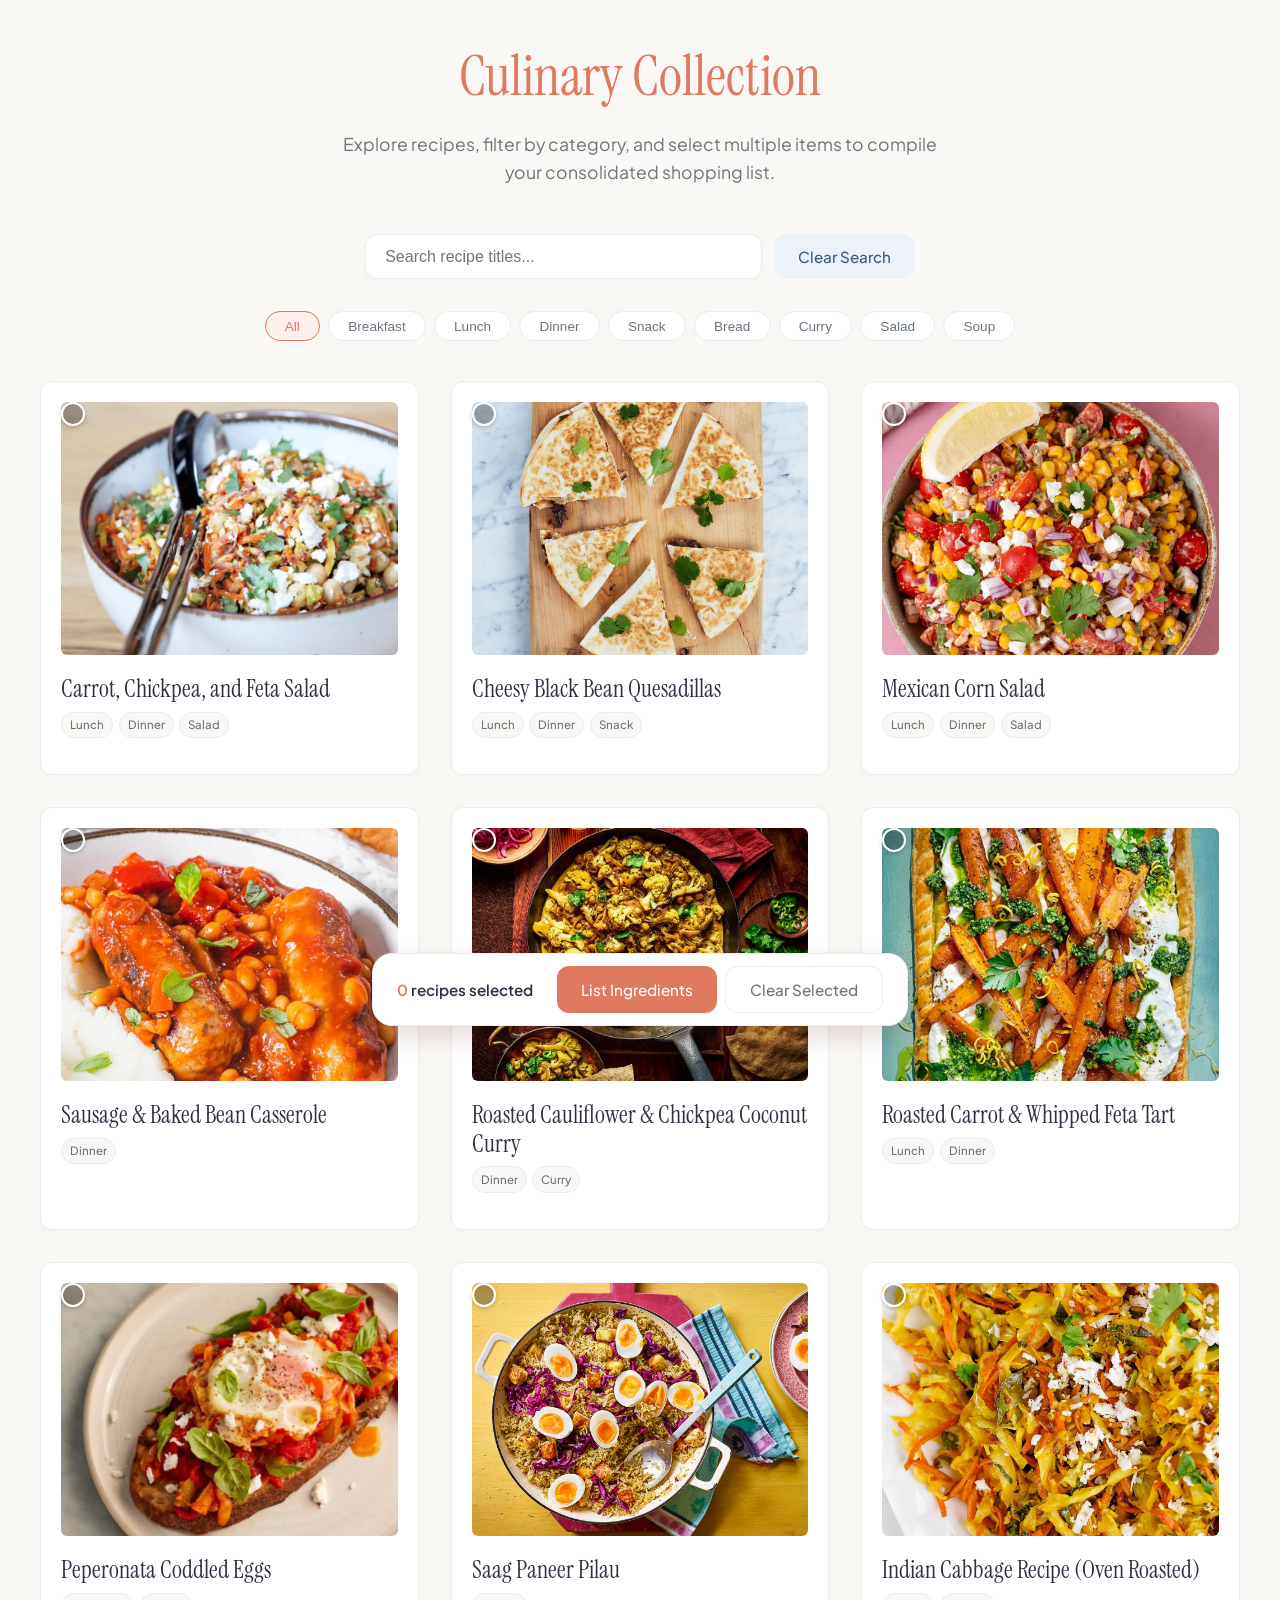
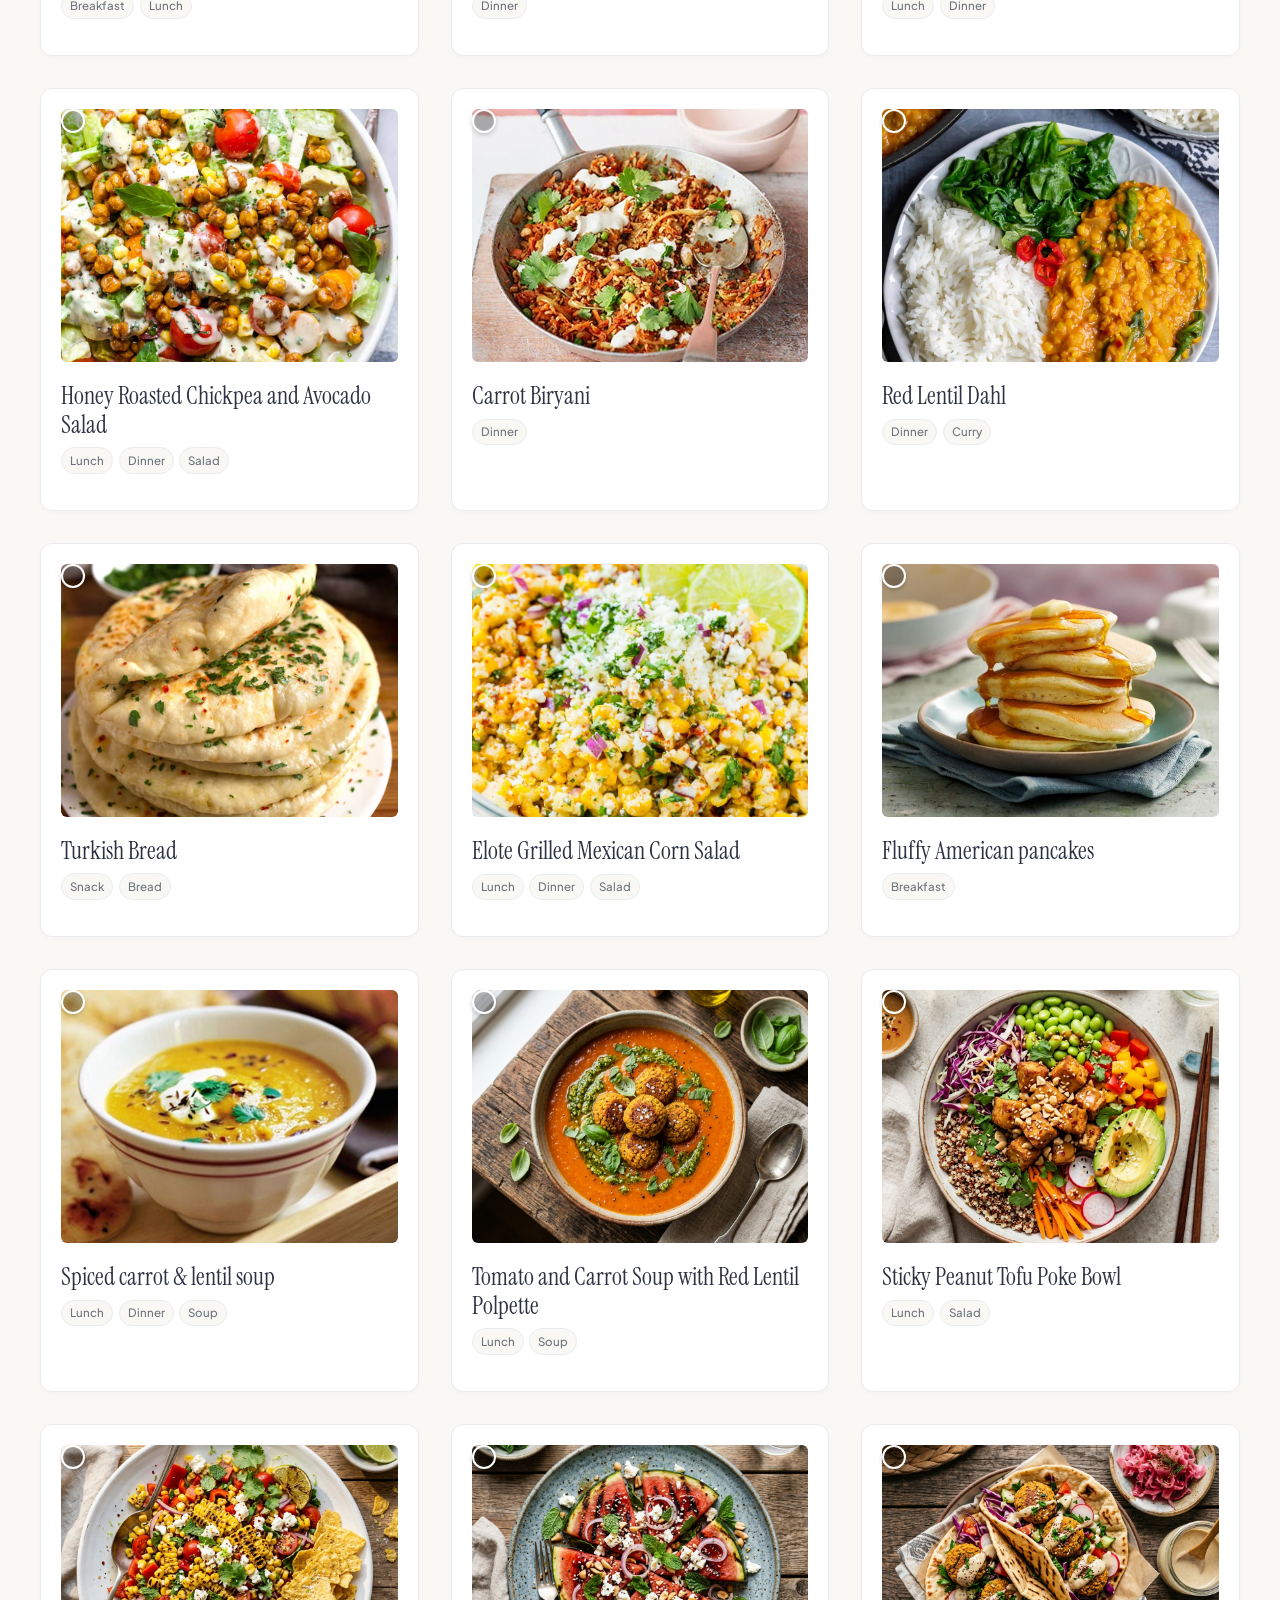
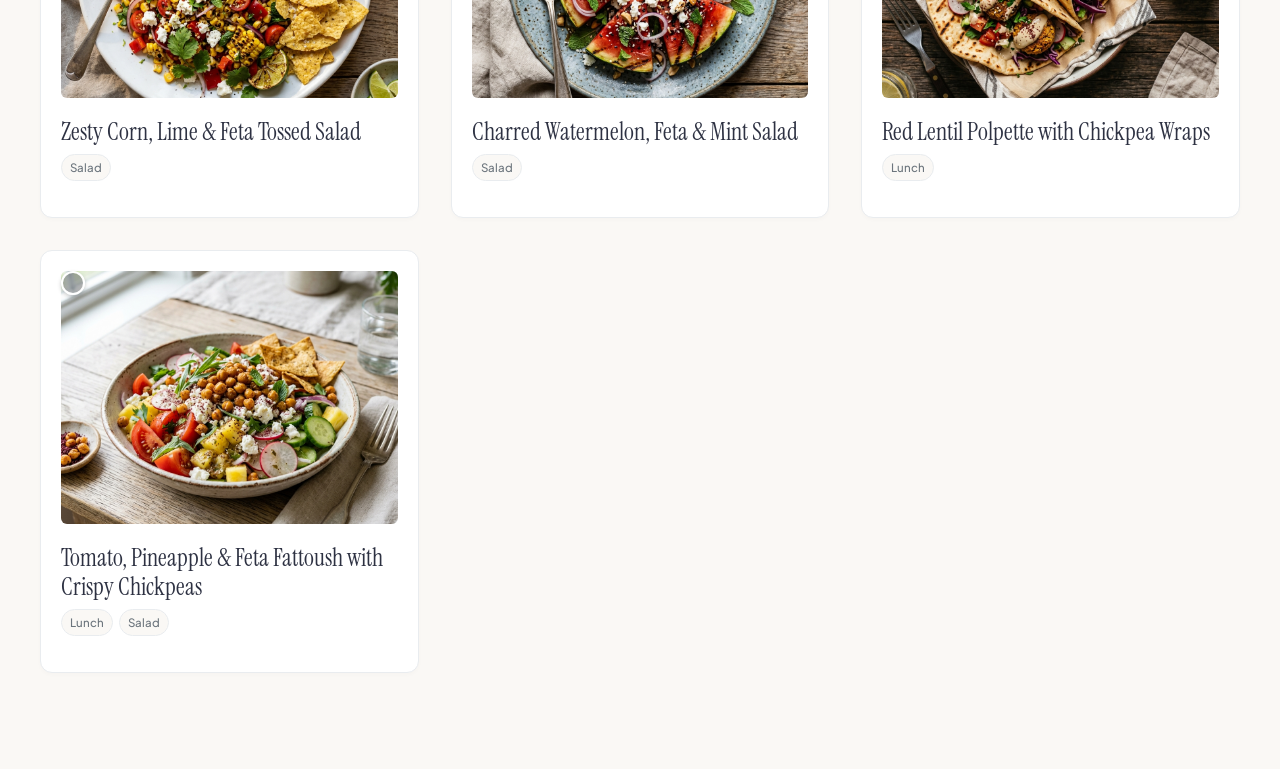
==== commit 701dc815: "Favicon added" ====
--- a/public/index.html
+++ b/public/index.html
@@ -6,6 +6,7 @@
   <meta name="viewport" content="width=device-width, initial-scale=1">
   <meta name="description" content="Browse, search, and combine ingredients from our curated list of recipes.">
   <link rel="stylesheet" href="styles.css">
+  <link rel="icon" type="image/png" href="favicon.png">
 </head>
 <body>
   <div class="container">
